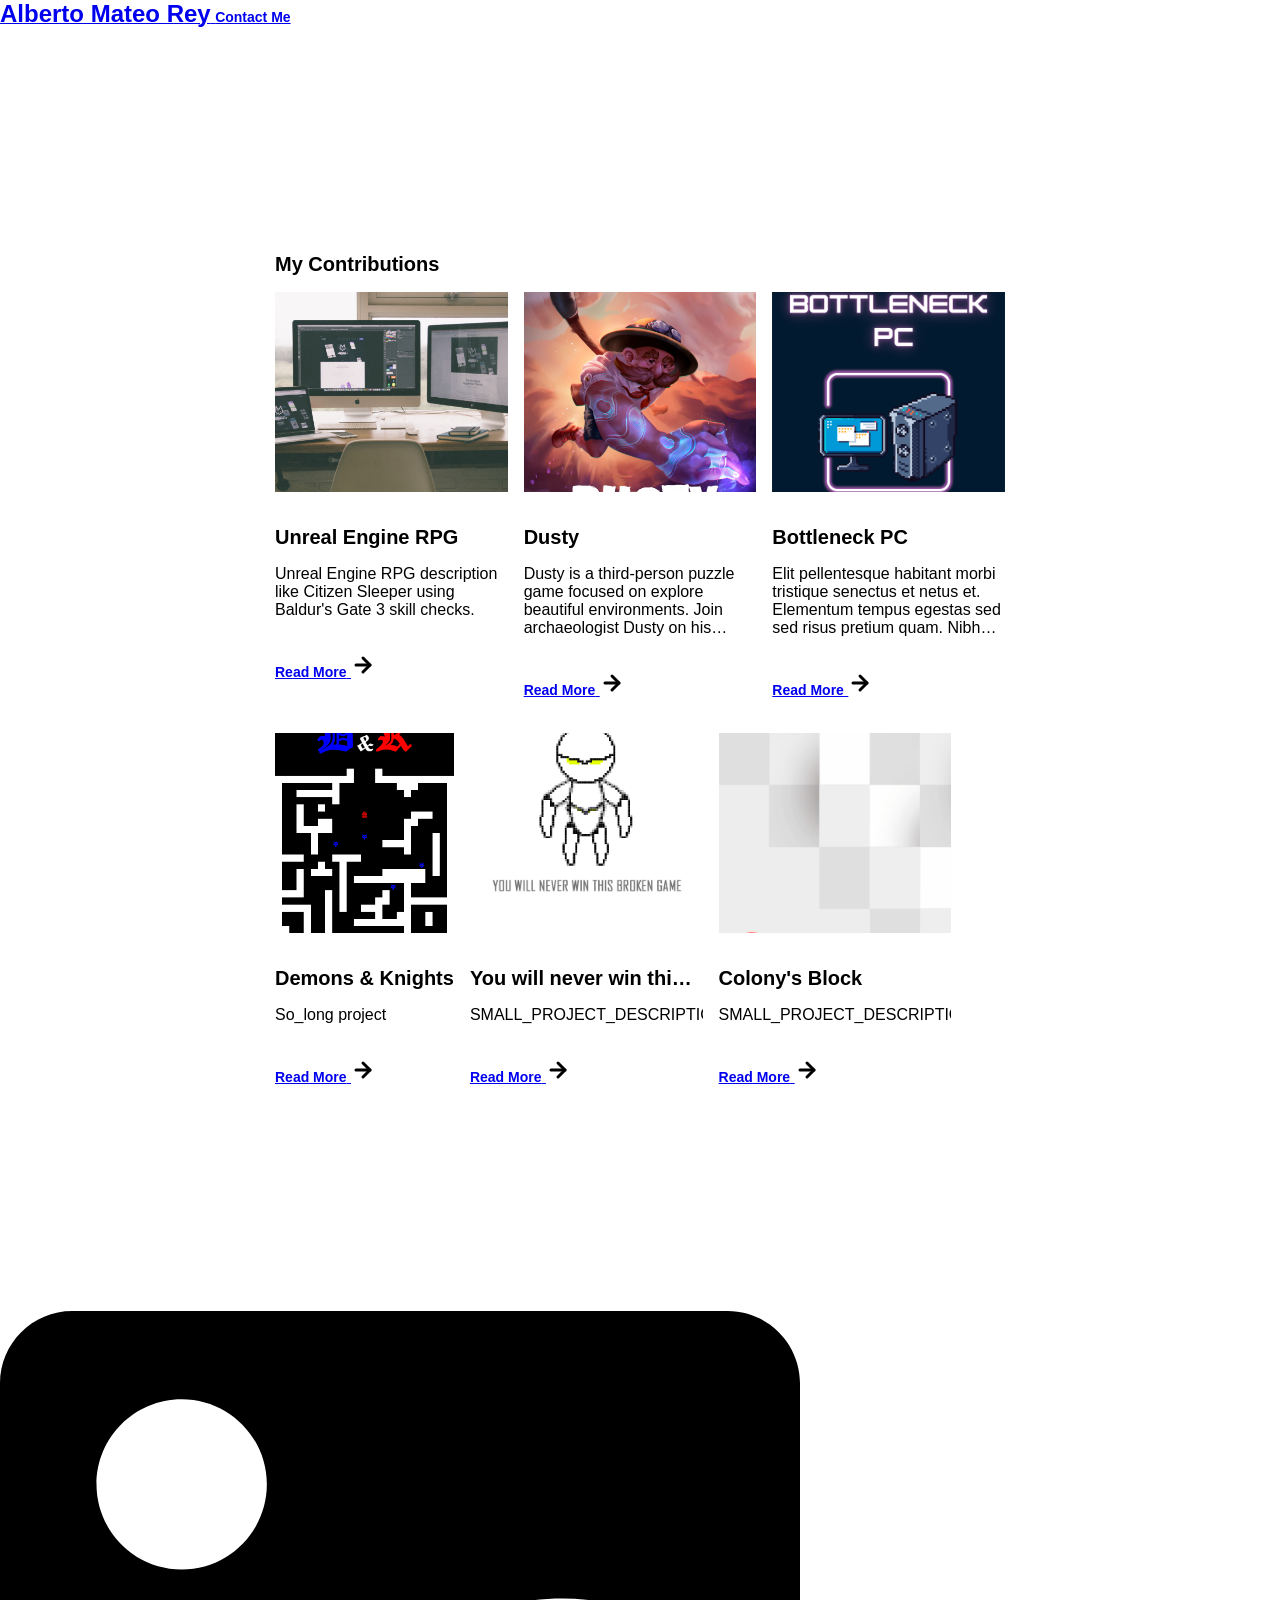
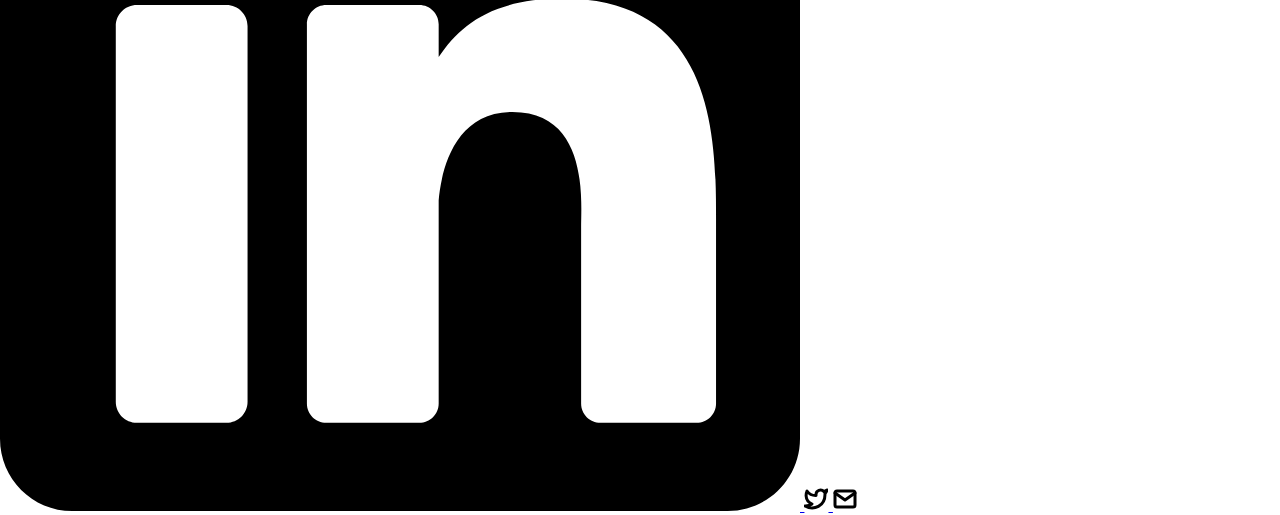
==== index.html @ 8698cefd "index & about-me" ====
<!DOCTYPE html>
<html lang="en">
	<head>
		<meta charset="utf-8">

    <!-- 
      TODO

      Upload your Unemployable (or whatever photo you like) to the assets/images folder
      and change the name of the image below to match the uploaded one

      Change the title in the <title> tag to whatever you would like the title of your portfolio to be

      This should be the same across all pages.
     -->
    <!-- <link rel="icon" href="./assets/images/1311.png" /> -->
		<title>albmarey's Portfolio</title>
    <meta name="description" content="A portfolio template for the Unemployables community.">
    <meta name="viewport" content="width=device-width, initial-scale=1" />

		<link rel="stylesheet" href="./css/layout.css">
    <link rel="stylesheet" href="./css/typography.css">
    <link rel="stylesheet" href="./css/utilities.css">

		<script defer src="./js/script.js"></script>
	</head>
	<body>
    <!-- NAVBAR -->
    <div class="navbar">
      <a class="nav-title-link" href="./project-pages/about-me.html">
        <!-- TODO - Change the "Portfolio Title" to whatever you want displayed in the top left -->
        <span class="nav-title">Alberto Mateo Rey</span>
         <!-- TODO - Change the email after 'mailto:' to your email address for contact -->
        <a class="button" href="mailto:alberto.mateo.rey@proton.me">
          <span class="button-text">Contact Me</span>
        </a>
      </a>
    </div>

    <!-- MAIN PAGE CONTENT -->
    <div id="main-content">

      <!-- PROJECTS / MY WORK SECTION -->
      <div id="my-work-section">
        <!-- TODO - Change the subheader-text to whatever you want the Projects section header to say -->
        <span class="subheader-text">My Contributions</span>

        <div class="projects-container">
          <!-- 
            TODO

            This is where the project cards live. Here's a base level project card for you to copy:
            <div class="project-card">
              <img src="./assets/images/IMAGE_NAME" class="project-image">
              <div class="project-card-text-container">
                <div class="subheader-text project-title">PROJECT_NAME</div>
                <div class="body-text project-card-text">SMALL_PROJECT_DESCRIPTION</div>
              </div>
              <a class="button" href="./project-pages/PROJECT_PAGE_NAME.html">
                <span class="button-text">Read More</span>
                <image src="./assets/icons/arrow-right.svg" class="right-arrow-icon"/>
              </a>
            </div>

            - To add a project to the this area, copy the above, paste it below this comment, and change the following:
                - IMAGE_NAME: the name of the image file in assets/images
                - PROJECT_NAME: the name of the project (keep it short, it only shows 1 line)
                - SMALL_PROJECT_DESCRIPTION: a quick project description (max 4 lines)
                - PROJECT_PAGE_NAME.html: the html filename for the project (must be in project-pages folder)
          -->
          <div class="project-card">
            <img src="./assets/images/desktop.jpeg" class="project-image">
            <div class="project-card-text-container">
              <div class="subheader-text project-title">Unreal Engine RPG</div>
              <div class="body-text project-card-text">Unreal Engine RPG description like Citizen Sleeper using Baldur's Gate 3 skill checks.</div>
            </div>
            <a class="button" href="./project-pages/project-template.html">
              <span class="button-text">Read More</span>
              <image src="./assets/icons/arrow-right.svg" class="right-arrow-icon"/>
            </a>
          </div>
          <div class="project-card">
            <img src="./assets/images/imge-Dusty/keyart_no_logos.png" class="project-image">
            <div class="project-card-text-container">
              <div class="subheader-text project-title">Dusty</div>
              <div class="body-text project-card-text">Dusty is a third-person puzzle game focused on explore beautiful environments. Join archaeologist Dusty on his search for a mysterious civilization. Explore equipped with your extensible cane and notebook to resolve the past, the ways of the civilization and his technology of light.</div>
            </div>
            <a class="button" href="./project-pages/project-template.html">
              <span class="button-text">Read More</span>
              <image src="./assets/icons/arrow-right.svg" class="right-arrow-icon"/>
            </a>
          </div>
          <div class="project-card">
            <img src="./assets/images/img-BottleneckPC/Keyart.png" class="project-image">
            <div class="project-card-text-container">
              <div class="subheader-text project-title">Bottleneck PC</div>
              <div class="body-text project-card-text">Elit pellentesque habitant morbi tristique senectus et netus et. Elementum tempus egestas sed sed risus pretium quam. Nibh ipsum consequat nisl vel pretium</div>
            </div>
            <a class="button" href="./project-pages/project-template.html">
              <span class="button-text">Read More</span>
              <image src="./assets/icons/arrow-right.svg" class="right-arrow-icon"/>
            </a>
          </div>
		  <div class="project-card">
              <img src="./assets/images/img-D&K/Demons&Knights-keyart.png" class="project-image">
              <div class="project-card-text-container">
                <div class="subheader-text project-title">Demons & Knights</div>
                <div class="body-text project-card-text">So_long project</div>
              </div>
              <a class="button" href="./project-pages/PROJECT_PAGE_NAME.html">
                <span class="button-text">Read More</span>
                <image src="./assets/icons/arrow-right.svg" class="right-arrow-icon"/>
              </a>
            </div>
			<div class="project-card">
              <img src="./assets/images/img-You_Will Never_Win_this Broken_Game/You-will-never-win-this-game-keyart.png" class="project-image">
              <div class="project-card-text-container">
                <div class="subheader-text project-title">You will never win this broken game</div>
                <div class="body-text project-card-text">SMALL_PROJECT_DESCRIPTION</div>
              </div>
              <a class="button" href="./project-pages/PROJECT_PAGE_NAME.html">
                <span class="button-text">Read More</span>
                <image src="./assets/icons/arrow-right.svg" class="right-arrow-icon"/>
              </a>
            </div>
			<div class="project-card">
              <img src="./assets/images/img-Colonys_Block/ColonysBlock-Keyart.png" class="project-image">
              <div class="project-card-text-container">
                <div class="subheader-text project-title">Colony's Block</div>
                <div class="body-text project-card-text">SMALL_PROJECT_DESCRIPTION</div>
              </div>
              <a class="button" href="./project-pages/PROJECT_PAGE_NAME.html">
                <span class="button-text">Read More</span>
                <image src="./assets/icons/arrow-right.svg" class="right-arrow-icon"/>
              </a>
            </div>
        </div>
      </div>
    </div>

    <!-- FOOTER -->
    <div id="footer">
      <!-- 
        TODO - Change href to your LinkedIn account (can also delete entire "a" element if no LinkedIn) 

        This should be the same across all pages.
      -->
      <a class="icon-link" target="_blank" href="https://www.linkedin.com/in/albmarey/">
        <image src="./assets/icons/linkedin-svgrepo-com.svg" class="footer-icon"/>
      </a>
      <!-- 
        TODO - Change href to your Twitter account (can also delete entire "a" element if no Twitter) 
      
        This should be the same across all pages.
      -->
      <a class="icon-link" target="_blank" href="https://x.com/albmarey">
        <image src="./assets/icons/twitter.svg" class="footer-icon"/>
      </a>
      <!-- 
        TODO - Change the email after "mailto" to your contact email 
      
        This should be the same across all pages.
      -->
      <a class="icon-link" href="mailto:alberto.mateo.rey@proton.me">
        <image src="./assets/icons/mail.svg" class="footer-icon"/>
      </a>
    </div>

	</body>
</html>
---- css/layout.css ----
* {
  box-sizing: border-box;
}

html {
  text-size-adjust: none;
  -webkit-text-size-adjust: none;
  -moz-text-size-adjust: none;
  -ms-text-size-adjust: none;
}

body {
  margin: 0;
  -webkit-font-smoothing: antialiased;
  -moz-osx-font-smoothing: grayscale;
}




/* Main Page Layout */

#main-content {
  margin: 225px 425px;
  display: flex;
  flex-direction: column;
  gap: 96px;
}




/* Portfolio Header */

#portfolio-header {
  display: flex;
  gap: 20px;
  align-items: center;
}

#portfolio-header-image-container {
  display: flex;
  flex-direction: column;
  gap: 10px;
  flex-basis: 50%;
}

.portfolio-header-image {
  width: 100%;
  height: auto;
}

#portfolio-header-text-container {
  display: flex;
  flex-direction: column;
  gap: 34px;
  flex-basis: 50%;
}




/* About Section */

#about-section {
  display: flex;
  flex-direction: column;
  gap: 16px;
}

.about-section-content {
  display: flex;
  flex-direction: column;
  gap: 34px;
}




/* Project Section */

#my-work-section {
  display: flex;
  flex-direction: column;
  gap: 16px;
}

.projects-container {
  display: flex;
  gap: 34px 16px;
  flex-wrap: wrap;
}

    /* Project Cards */

    .project-card {
      max-width: calc((100% - 32px) / 3);
      display: flex;
      flex-direction: column;
      gap: 34px;
    }

    .project-card-text-container {
      flex-direction: column;
      display: flex;
      gap: 16px
    }

    .project-image {
      width: 100%;
      height: 200px;
      object-fit: cover;
      object-position: center;
    }




/* Project Pages */

#project-header {
  display: flex;
  flex-direction: column;
  gap: 16px;
}

.project-header-image {
  width: 100%;
  height: auto;
}

#project-details {
  display: flex;
  flex-direction: column;
  gap: 16px;
}

.project-details-content {
  display: flex;
  flex-direction: column;
  gap: 34px;
}

    /* Project Gallery */

    #project-gallery {
      display: flex;
      flex-direction: column;
      gap: 16px;
    }

    .project-gallery-content {
      display: flex;
      flex-wrap: wrap;
      gap: 34px 16px;
    }

    .gallery-image-container {
      width: 100%;
      display: flex;
      flex-direction: column;
      gap: 10px;
    }

    .gallery-image-container.half-width {
      width: calc((100% - 16px) / 2);
    }

    .gallery-image {
      width: 100%;
      height: auto;
    }


/* Extra Extra large devices (large laptops and desktops, 1200px and below) */
@media only screen and (max-width: 1600px) {
  #main-content {
    margin: 225px 275px;
  }
}

/* Extra large devices (large laptops and desktops, 1200px and below) */
@media only screen and (max-width: 1200px) {
  #main-content {
    margin: 225px 175px;
  }
}

/* Large devices (laptops/desktops, 1000px and below) */
@media only screen and (max-width: 1000px) {
  #main-content {
    margin: 225px 75px;
  }
}

/* Small devices (portrait tablets and large phones, 800px and below) */
@media only screen and (max-width: 800px) {
  #main-content {
    margin: 150px 50px;
  }

  #portfolio-header {
    flex-direction: column;
  }

  .project-card {
    max-width: calc((100% - 16px) / 2);
  }
}

/* Small devices (portrait tablets and large phones, 600px and below) */
@media only screen and (max-width: 600px) {
  #main-content {
    margin: 125px 20px;
  }

  .project-card {
    max-width: 100%;
  }
}
---- css/typography.css ----
body {
  font-family: "Helvetica Neue", Helvetica, Arial, sans-serif;
}

.nav-title {
  font-weight: 700;
  font-size: 24px;
}

.button-text {
  font-size: 14px;
  font-weight: 700;
}

.image-caption {
  font-size: 14px;
  font-weight: 500;
}

.main-title {
  font-size: 40px;
  font-weight: 700;
}

.subheader-text {
  font-size: 20px;
  font-weight: 700;
}

.body-text {
  font-size: 16px;
  font-weight: 500;
}

.project-card-text {
  overflow: hidden;
  text-overflow: ellipsis;
  display: -webkit-box;
  -webkit-line-clamp: 4;
  -webkit-box-orient: vertical;
}

.project-title {
  overflow: hidden;
  text-overflow: ellipsis;
  display: -webkit-box;
  -webkit-line-clamp: 1;
  -webkit-box-orient: vertical;
}
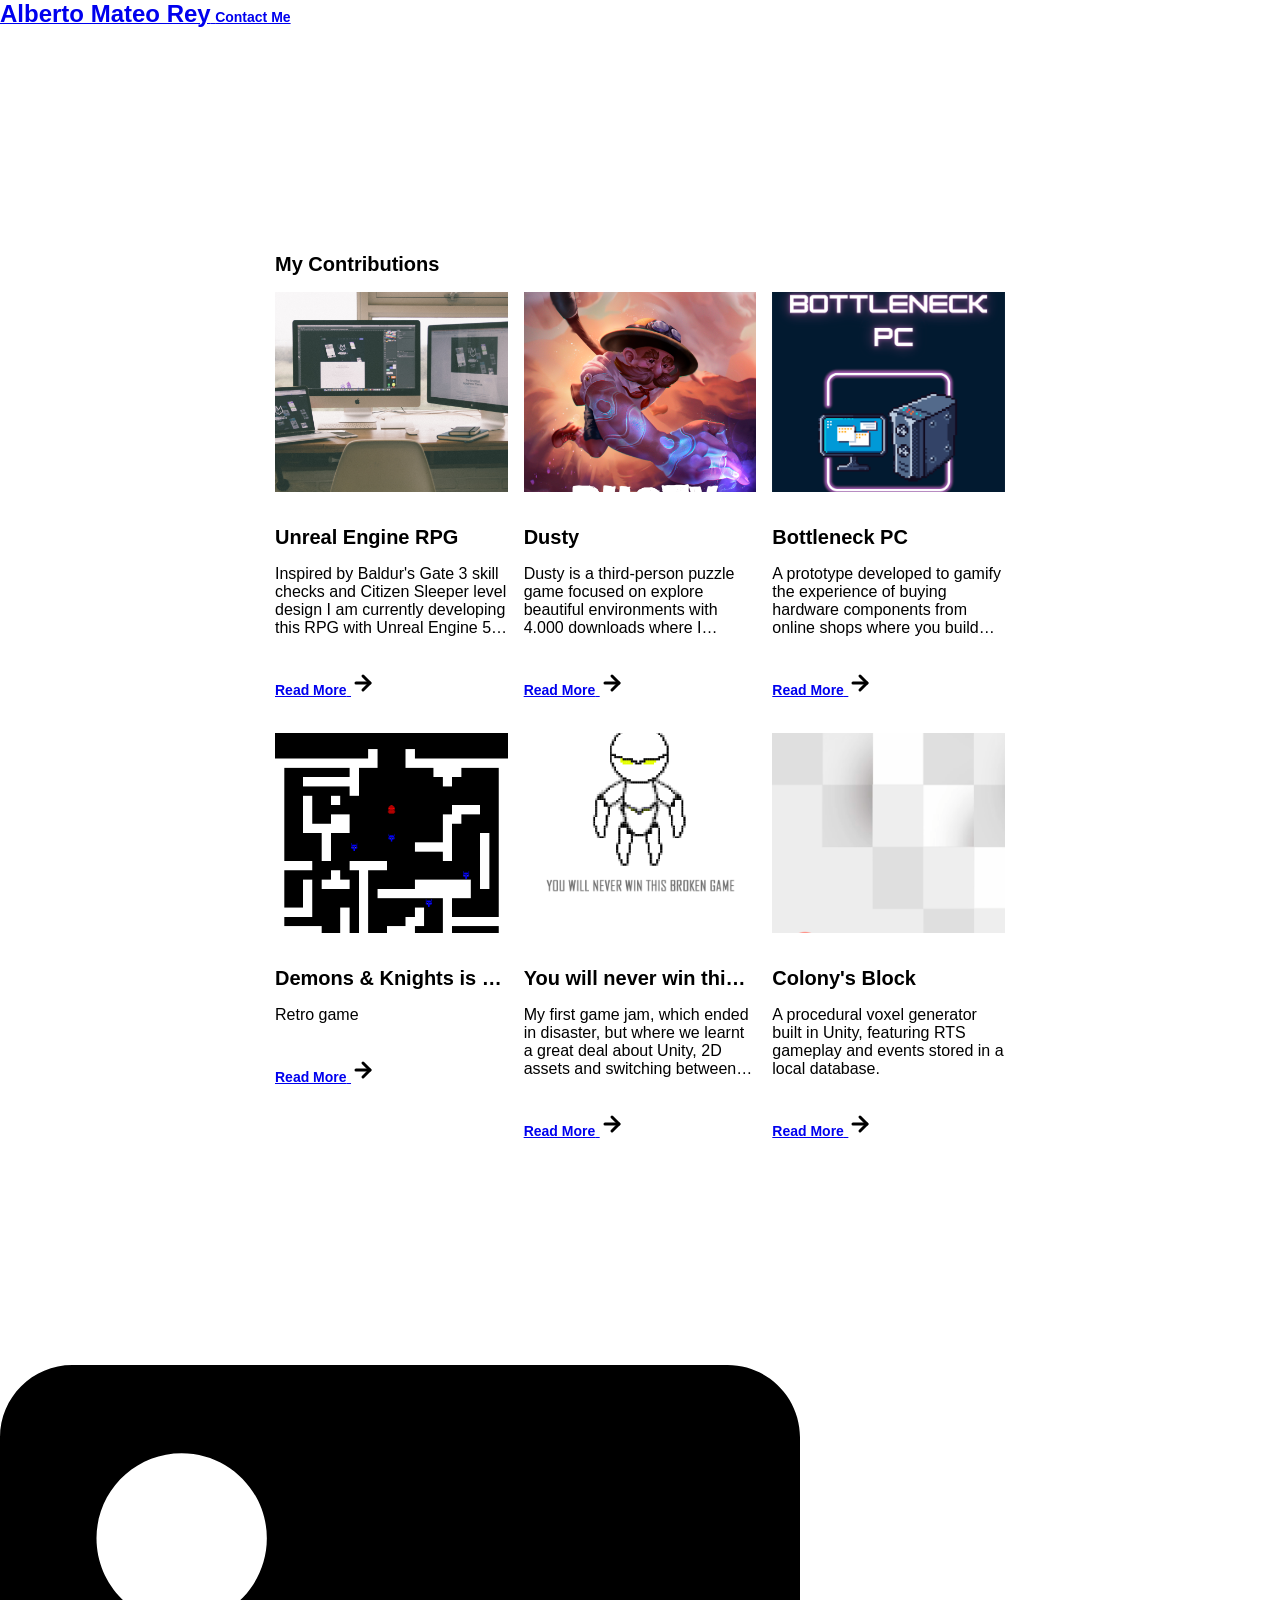
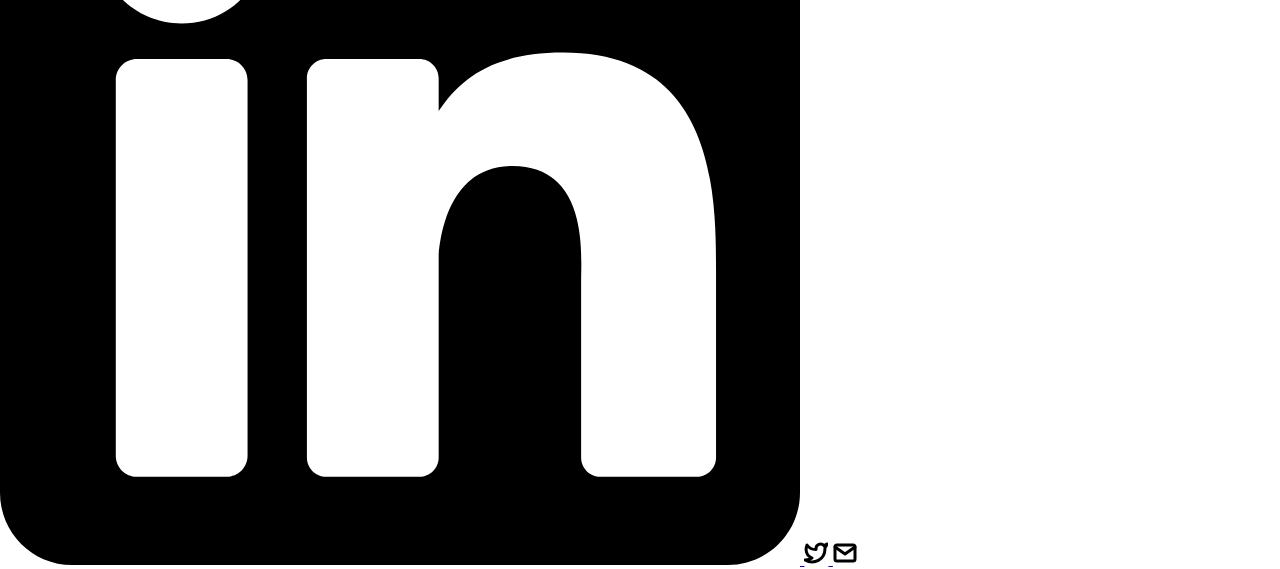
==== commit 3efb52ac: "index" ====
--- a/index.html
+++ b/index.html
@@ -68,66 +68,77 @@
                 - SMALL_PROJECT_DESCRIPTION: a quick project description (max 4 lines)
                 - PROJECT_PAGE_NAME.html: the html filename for the project (must be in project-pages folder)
           -->
+		  <!-- UNREAL ENGINE RPG -->
           <div class="project-card">
             <img src="./assets/images/desktop.jpeg" class="project-image">
             <div class="project-card-text-container">
               <div class="subheader-text project-title">Unreal Engine RPG</div>
-              <div class="body-text project-card-text">Unreal Engine RPG description like Citizen Sleeper using Baldur's Gate 3 skill checks.</div>
+              <div class="body-text project-card-text">Inspired by Baldur's Gate 3 skill checks and Citizen Sleeper level design I am currently developing this RPG with Unreal Engine 5.8 about a criminal gang on a fantasy city.</div>
             </div>
             <a class="button" href="./project-pages/project-template.html">
               <span class="button-text">Read More</span>
               <image src="./assets/icons/arrow-right.svg" class="right-arrow-icon"/>
             </a>
           </div>
+
+		  <!-- DUSTY -->
           <div class="project-card">
             <img src="./assets/images/imge-Dusty/keyart_no_logos.png" class="project-image">
             <div class="project-card-text-container">
               <div class="subheader-text project-title">Dusty</div>
-              <div class="body-text project-card-text">Dusty is a third-person puzzle game focused on explore beautiful environments. Join archaeologist Dusty on his search for a mysterious civilization. Explore equipped with your extensible cane and notebook to resolve the past, the ways of the civilization and his technology of light.</div>
+              <div class="body-text project-card-text">Dusty is a third-person puzzle game focused on explore beautiful environments with 4.000 downloads where I worked on multiple roles, but mainly as game designer.</div>
             </div>
             <a class="button" href="./project-pages/project-template.html">
               <span class="button-text">Read More</span>
               <image src="./assets/icons/arrow-right.svg" class="right-arrow-icon"/>
             </a>
           </div>
+
+		  <!-- BOTTLENECK PC -->
           <div class="project-card">
             <img src="./assets/images/img-BottleneckPC/Keyart.png" class="project-image">
             <div class="project-card-text-container">
               <div class="subheader-text project-title">Bottleneck PC</div>
-              <div class="body-text project-card-text">Elit pellentesque habitant morbi tristique senectus et netus et. Elementum tempus egestas sed sed risus pretium quam. Nibh ipsum consequat nisl vel pretium</div>
+              <div class="body-text project-card-text">A prototype developed to gamify the experience of buying hardware components from online shops where you build your own PC. </div>
             </div>
             <a class="button" href="./project-pages/project-template.html">
               <span class="button-text">Read More</span>
               <image src="./assets/icons/arrow-right.svg" class="right-arrow-icon"/>
             </a>
           </div>
+
+		  <!-- DEMONS & KNIGT -->
 		  <div class="project-card">
               <img src="./assets/images/img-D&K/Demons&Knights-keyart.png" class="project-image">
               <div class="project-card-text-container">
-                <div class="subheader-text project-title">Demons & Knights</div>
-                <div class="body-text project-card-text">So_long project</div>
+                <div class="subheader-text project-title">Demons & Knights is a retro game I made using a custom library in C, where I generate the map and place the images, collisions and enemies pixel by pixel.</div>
+                <div class="body-text project-card-text">Retro game </div>
               </div>
               <a class="button" href="./project-pages/PROJECT_PAGE_NAME.html">
                 <span class="button-text">Read More</span>
                 <image src="./assets/icons/arrow-right.svg" class="right-arrow-icon"/>
               </a>
             </div>
+
+			<!-- YOU WILL NEVER WIN THIS GAME KEYART -->
 			<div class="project-card">
               <img src="./assets/images/img-You_Will Never_Win_this Broken_Game/You-will-never-win-this-game-keyart.png" class="project-image">
               <div class="project-card-text-container">
                 <div class="subheader-text project-title">You will never win this broken game</div>
-                <div class="body-text project-card-text">SMALL_PROJECT_DESCRIPTION</div>
+                <div class="body-text project-card-text">My first game jam, which ended in disaster, but where we learnt a great deal about Unity, 2D assets and switching between versions of a game engine.</div>
               </div>
               <a class="button" href="./project-pages/PROJECT_PAGE_NAME.html">
                 <span class="button-text">Read More</span>
                 <image src="./assets/icons/arrow-right.svg" class="right-arrow-icon"/>
               </a>
             </div>
+
+			<!-- COLONY'S BLOCK -->
 			<div class="project-card">
               <img src="./assets/images/img-Colonys_Block/ColonysBlock-Keyart.png" class="project-image">
               <div class="project-card-text-container">
                 <div class="subheader-text project-title">Colony's Block</div>
-                <div class="body-text project-card-text">SMALL_PROJECT_DESCRIPTION</div>
+                <div class="body-text project-card-text">A procedural voxel generator built in Unity, featuring RTS gameplay and events stored in a local database.</div>
               </div>
               <a class="button" href="./project-pages/PROJECT_PAGE_NAME.html">
                 <span class="button-text">Read More</span>
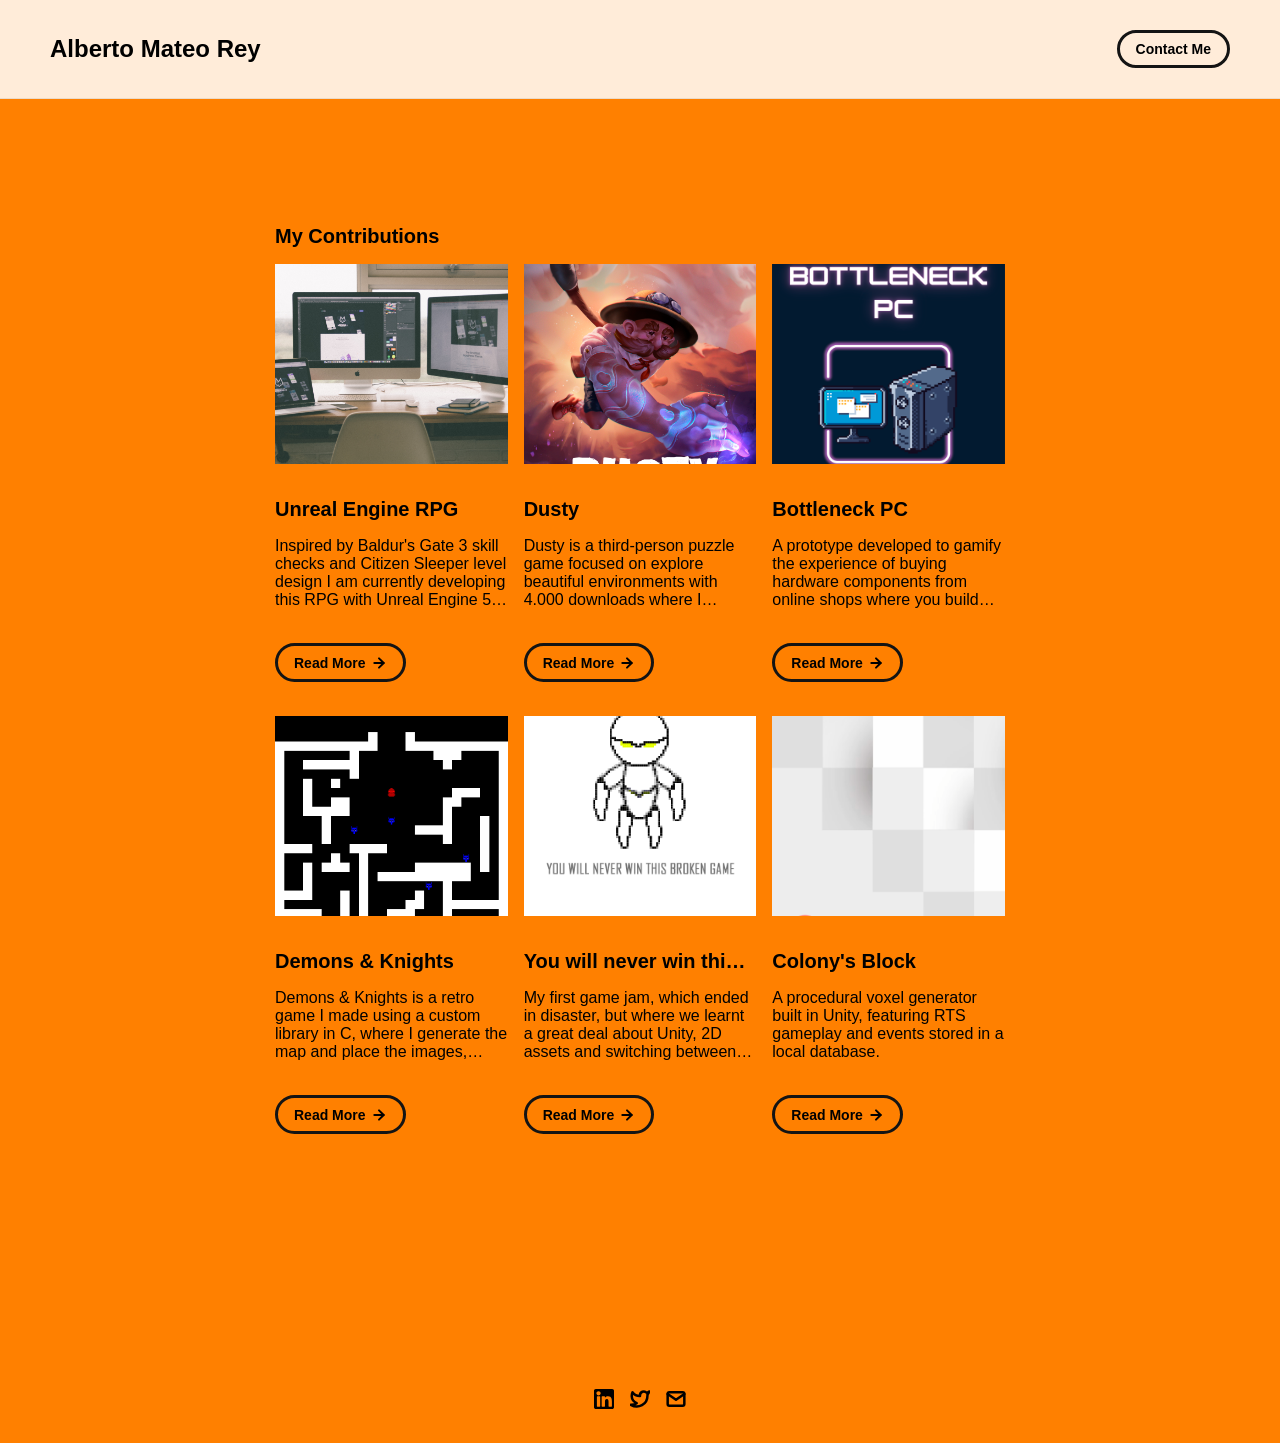
==== commit 456281b4: "style" ====
--- a/index.html
+++ b/index.html
@@ -75,7 +75,7 @@
               <div class="subheader-text project-title">Unreal Engine RPG</div>
               <div class="body-text project-card-text">Inspired by Baldur's Gate 3 skill checks and Citizen Sleeper level design I am currently developing this RPG with Unreal Engine 5.8 about a criminal gang on a fantasy city.</div>
             </div>
-            <a class="button" href="./project-pages/project-template.html">
+            <a class="button" href="./project-pages/project-unreal-rpg.html">
               <span class="button-text">Read More</span>
               <image src="./assets/icons/arrow-right.svg" class="right-arrow-icon"/>
             </a>
@@ -88,7 +88,7 @@
               <div class="subheader-text project-title">Dusty</div>
               <div class="body-text project-card-text">Dusty is a third-person puzzle game focused on explore beautiful environments with 4.000 downloads where I worked on multiple roles, but mainly as game designer.</div>
             </div>
-            <a class="button" href="./project-pages/project-template.html">
+            <a class="button" href="./project-pages/project-dusty.html">
               <span class="button-text">Read More</span>
               <image src="./assets/icons/arrow-right.svg" class="right-arrow-icon"/>
             </a>
@@ -101,7 +101,7 @@
               <div class="subheader-text project-title">Bottleneck PC</div>
               <div class="body-text project-card-text">A prototype developed to gamify the experience of buying hardware components from online shops where you build your own PC. </div>
             </div>
-            <a class="button" href="./project-pages/project-template.html">
+            <a class="button" href="./project-pages/project-bottleneck-PC.html">
               <span class="button-text">Read More</span>
               <image src="./assets/icons/arrow-right.svg" class="right-arrow-icon"/>
             </a>
@@ -111,10 +111,10 @@
 		  <div class="project-card">
               <img src="./assets/images/img-D&K/Demons&Knights-keyart.png" class="project-image">
               <div class="project-card-text-container">
-                <div class="subheader-text project-title">Demons & Knights is a retro game I made using a custom library in C, where I generate the map and place the images, collisions and enemies pixel by pixel.</div>
-                <div class="body-text project-card-text">Retro game </div>
+                <div class="subheader-text project-title">Demons & Knights</div>
+                <div class="body-text project-card-text">Demons & Knights is a retro game I made using a custom library in C, where I generate the map and place the images, collisions and enemies pixel by pixel.</div>
               </div>
-              <a class="button" href="./project-pages/PROJECT_PAGE_NAME.html">
+              <a class="button" href="./project-pages/project-demons&knights.html">
                 <span class="button-text">Read More</span>
                 <image src="./assets/icons/arrow-right.svg" class="right-arrow-icon"/>
               </a>
@@ -127,7 +127,7 @@
                 <div class="subheader-text project-title">You will never win this broken game</div>
                 <div class="body-text project-card-text">My first game jam, which ended in disaster, but where we learnt a great deal about Unity, 2D assets and switching between versions of a game engine.</div>
               </div>
-              <a class="button" href="./project-pages/PROJECT_PAGE_NAME.html">
+              <a class="button" href="./project-pages/project-marvin.html">
                 <span class="button-text">Read More</span>
                 <image src="./assets/icons/arrow-right.svg" class="right-arrow-icon"/>
               </a>
@@ -140,7 +140,7 @@
                 <div class="subheader-text project-title">Colony's Block</div>
                 <div class="body-text project-card-text">A procedural voxel generator built in Unity, featuring RTS gameplay and events stored in a local database.</div>
               </div>
-              <a class="button" href="./project-pages/PROJECT_PAGE_NAME.html">
+              <a class="button" href="./project-pages/project-colonys-block.html">
                 <span class="button-text">Read More</span>
                 <image src="./assets/icons/arrow-right.svg" class="right-arrow-icon"/>
               </a>
--- a/css/layout.css
+++ b/css/layout.css
@@ -13,6 +13,7 @@
   margin: 0;
   -webkit-font-smoothing: antialiased;
   -moz-osx-font-smoothing: grayscale;
+  background-color: hwb(30 0% 0%);
 }
 
 
--- a/css/utilities.css
+++ b/css/utilities.css
@@ -0,0 +1,113 @@
+
+/* Icons */
+
+.right-arrow-icon {
+  width: 16px;
+  height: 16px;
+  margin-top: 1px;
+}
+
+.footer-icon {
+  width: 20px;
+  height: 20px;
+}
+
+a.icon-link {
+  transition: transform 200ms ease-in-out;
+}
+
+a.icon-link:hover {
+  cursor: pointer;
+  stroke-width: 5;
+  margin: 0;
+  transform: rotate(15deg);
+}
+
+
+/* Navbar Styling */
+
+.navbar {
+  width: 100%;
+  padding: 30px 50px;
+  display: flex;
+  justify-content: space-between;
+  align-items: center;
+  position: fixed;
+  top: 0;
+  left: 0;
+
+  /*Background properties*/
+  background-color: rgba(255, 255, 255, 0.85);
+  backdrop-filter: blur(12px);
+  -webkit-backdrop-filter: blur(12px);
+  border-bottom: 1px solid rgba(0, 0, 0, 0.08);
+  z-index: 1000;
+}
+
+.nav-title-link {
+  color: black;
+  text-decoration: none;
+}
+
+.nav-title-link:hover {
+  text-decoration: underline;
+}
+
+/* Small devices (portrait tablets and large phones, 800px and below) */
+@media only screen and (max-width: 800px) {
+  .navbar {
+    padding: 20px 20px;
+    background-color: white
+  }
+}
+
+
+/* Button Styling */
+
+a.button {
+  padding: 8px 16px;
+  border: 3px solid #141414;
+  border-radius: 50px;
+  color: black;
+  text-decoration: none;
+  width: fit-content;
+  display: flex;
+  gap: 5px;
+  align-items: center;
+}
+
+a.button:hover {
+  text-decoration: underline;
+  text-decoration-thickness: 2px;
+  cursor: pointer;
+}
+
+
+/* Footer Styling */
+
+#footer {
+  width: 100%;
+  display: flex;
+  padding: 30px 50px;
+  justify-content: center;
+  align-items: center;
+  gap: 16px;
+}
+
+/* Link Styling */
+a.no-underline {
+  text-decoration: none;
+  color: black
+}
+
+a.no-underline:hover {
+  text-decoration: underline;
+  cursor: pointer;
+}
+
+/* Small devices (portrait tablets and large phones, 800px and below) */
+@media only screen and (max-width: 800px) {
+  #footer {
+    padding: 20px 20px;
+  }
+}
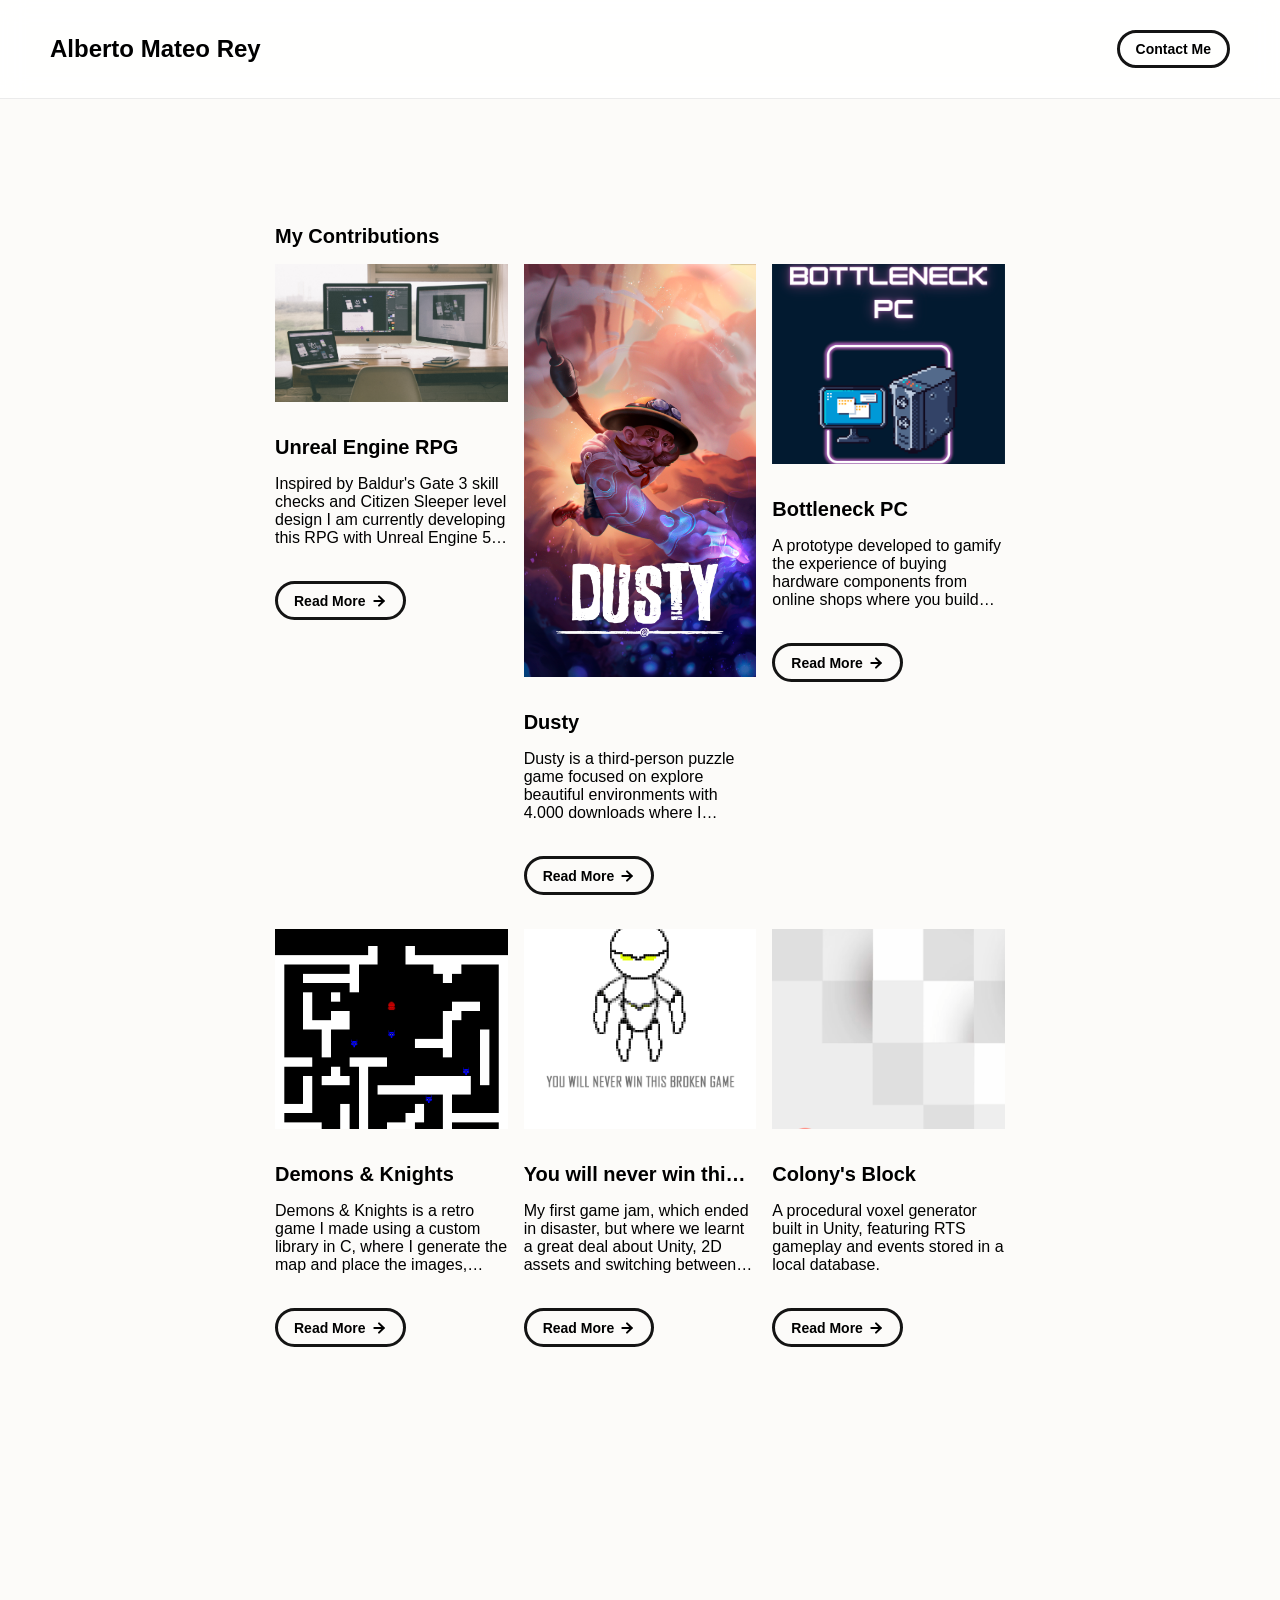
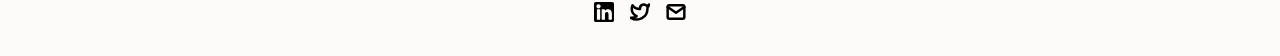
==== commit 6a96f8f9: "project-image" ====
--- a/index.html
+++ b/index.html
@@ -70,20 +70,20 @@
           -->
 		  <!-- UNREAL ENGINE RPG -->
           <div class="project-card">
-            <img src="./assets/images/desktop.jpeg" class="project-image">
+            <img src="./assets/images/desktop.jpeg" class="gallery-image-container"> <!--project-image-->
             <div class="project-card-text-container">
-              <div class="subheader-text project-title">Unreal Engine RPG</div>
-              <div class="body-text project-card-text">Inspired by Baldur's Gate 3 skill checks and Citizen Sleeper level design I am currently developing this RPG with Unreal Engine 5.8 about a criminal gang on a fantasy city.</div>
+            	<div class="subheader-text project-title">Unreal Engine RPG</div>
+            	<div class="body-text project-card-text">Inspired by Baldur's Gate 3 skill checks and Citizen Sleeper level design I am currently developing this RPG with Unreal Engine 5.8 about a criminal gang on a fantasy city.</div>
             </div>
             <a class="button" href="./project-pages/project-unreal-rpg.html">
-              <span class="button-text">Read More</span>
-              <image src="./assets/icons/arrow-right.svg" class="right-arrow-icon"/>
+            	<span class="button-text">Read More</span>
+            	<image src="./assets/icons/arrow-right.svg" class="right-arrow-icon"/>
             </a>
           </div>
 
 		  <!-- DUSTY -->
           <div class="project-card">
-            <img src="./assets/images/imge-Dusty/keyart_no_logos.png" class="project-image">
+            <img src="./assets/images/imge-Dusty/keyart_no_logos.png" class="gallery-image-container">
             <div class="project-card-text-container">
               <div class="subheader-text project-title">Dusty</div>
               <div class="body-text project-card-text">Dusty is a third-person puzzle game focused on explore beautiful environments with 4.000 downloads where I worked on multiple roles, but mainly as game designer.</div>
--- a/css/layout.css
+++ b/css/layout.css
@@ -13,7 +13,7 @@
   margin: 0;
   -webkit-font-smoothing: antialiased;
   -moz-osx-font-smoothing: grayscale;
-  background-color: hwb(30 0% 0%);
+  background-color: #fcfbf9;
 }
 
 
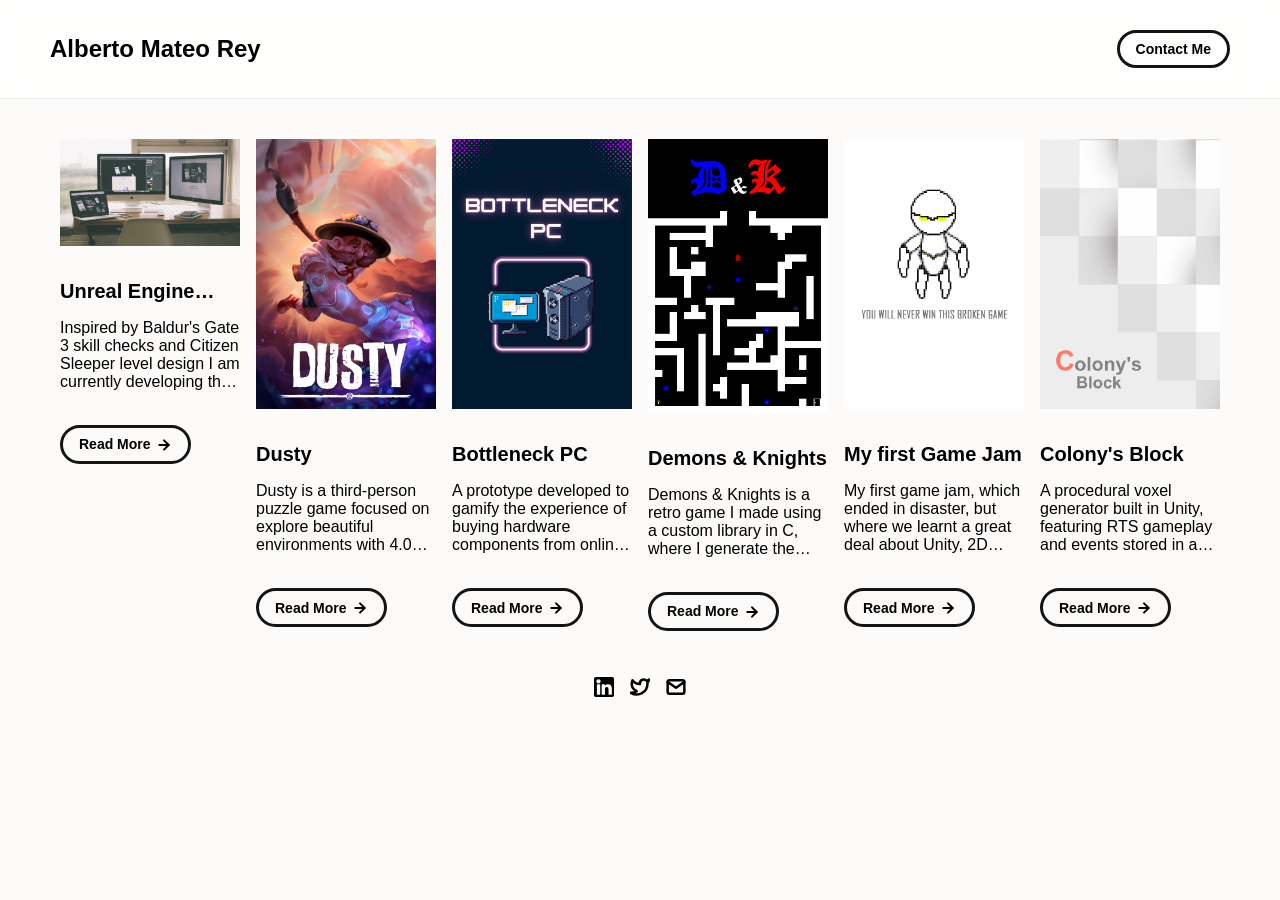
==== commit 785be819: "one row" ====
--- a/index.html
+++ b/index.html
@@ -38,13 +38,10 @@
     </div>
 
     <!-- MAIN PAGE CONTENT -->
-    <div id="main-content">
+    <div id="index-content">
 
       <!-- PROJECTS / MY WORK SECTION -->
       <div id="my-work-section">
-        <!-- TODO - Change the subheader-text to whatever you want the Projects section header to say -->
-        <span class="subheader-text">My Contributions</span>
-
         <div class="projects-container">
           <!-- 
             TODO
@@ -83,7 +80,7 @@
 
 		  <!-- DUSTY -->
           <div class="project-card">
-            <img src="./assets/images/imge-Dusty/keyart_no_logos.png" class="gallery-image-container">
+            <img src="./assets/images/imge-Dusty/keyart-dusty-600x900.png" class="gallery-image-container">
             <div class="project-card-text-container">
               <div class="subheader-text project-title">Dusty</div>
               <div class="body-text project-card-text">Dusty is a third-person puzzle game focused on explore beautiful environments with 4.000 downloads where I worked on multiple roles, but mainly as game designer.</div>
@@ -96,7 +93,7 @@
 
 		  <!-- BOTTLENECK PC -->
           <div class="project-card">
-            <img src="./assets/images/img-BottleneckPC/Keyart.png" class="project-image">
+            <img src="./assets/images/img-BottleneckPC/Keyart.png" class="gallery-image-container">
             <div class="project-card-text-container">
               <div class="subheader-text project-title">Bottleneck PC</div>
               <div class="body-text project-card-text">A prototype developed to gamify the experience of buying hardware components from online shops where you build your own PC. </div>
@@ -109,7 +106,7 @@
 
 		  <!-- DEMONS & KNIGT -->
 		  <div class="project-card">
-              <img src="./assets/images/img-D&K/Demons&Knights-keyart.png" class="project-image">
+              <img src="./assets/images/img-D&K/Demons&Knights-keyart.png" class="gallery-image-container">
               <div class="project-card-text-container">
                 <div class="subheader-text project-title">Demons & Knights</div>
                 <div class="body-text project-card-text">Demons & Knights is a retro game I made using a custom library in C, where I generate the map and place the images, collisions and enemies pixel by pixel.</div>
@@ -122,9 +119,9 @@
 
 			<!-- YOU WILL NEVER WIN THIS GAME KEYART -->
 			<div class="project-card">
-              <img src="./assets/images/img-You_Will Never_Win_this Broken_Game/You-will-never-win-this-game-keyart.png" class="project-image">
+              <img src="./assets/images/img-You_Will Never_Win_this Broken_Game/You-will-never-win-this-game-keyart.png" class="gallery-image-container">
               <div class="project-card-text-container">
-                <div class="subheader-text project-title">You will never win this broken game</div>
+                <div class="subheader-text project-title">My first Game Jam</div>
                 <div class="body-text project-card-text">My first game jam, which ended in disaster, but where we learnt a great deal about Unity, 2D assets and switching between versions of a game engine.</div>
               </div>
               <a class="button" href="./project-pages/project-marvin.html">
@@ -135,7 +132,7 @@
 
 			<!-- COLONY'S BLOCK -->
 			<div class="project-card">
-              <img src="./assets/images/img-Colonys_Block/ColonysBlock-Keyart.png" class="project-image">
+              <img src="./assets/images/img-Colonys_Block/ColonysBlock-Keyart.png" class="gallery-image-container">
               <div class="project-card-text-container">
                 <div class="subheader-text project-title">Colony's Block</div>
                 <div class="body-text project-card-text">A procedural voxel generator built in Unity, featuring RTS gameplay and events stored in a local database.</div>
--- a/css/layout.css
+++ b/css/layout.css
@@ -28,6 +28,13 @@
   gap: 96px;
 }
 
+#index-content {
+  margin: 40px 60px 0px 60px;
+  display: flex;
+  flex-direction: column;
+  gap: 96px;
+}
+
 
 
 
@@ -88,17 +95,26 @@
 
 .projects-container {
   display: flex;
-  gap: 34px 16px;
-  flex-wrap: wrap;
+  gap: 16px;
+  flex-wrap: nowrap;
+  overflow-x: auto; /* Permite desplazamiento horizontal */
+  padding-bottom: 16px;
 }
 
     /* Project Cards */
 
     .project-card {
+		/*
       max-width: calc((100% - 32px) / 3);
       display: flex;
       flex-direction: column;
       gap: 34px;
+	  */
+  max-width: calc((100% - 80px) / 6);
+  flex: 1 1 calc((100% - 80px) / 6); /* Hace que las 6 tarjetas se repartan el espacio equitativamente */
+  display: flex;
+  flex-direction: column;
+  gap: 34px;
     }
 
     .project-card-text-container {
--- a/css/utilities.css
+++ b/css/utilities.css
@@ -32,7 +32,7 @@
   display: flex;
   justify-content: space-between;
   align-items: center;
-  position: fixed;
+  position: relative; /*fixed*/
   top: 0;
   left: 0;
 
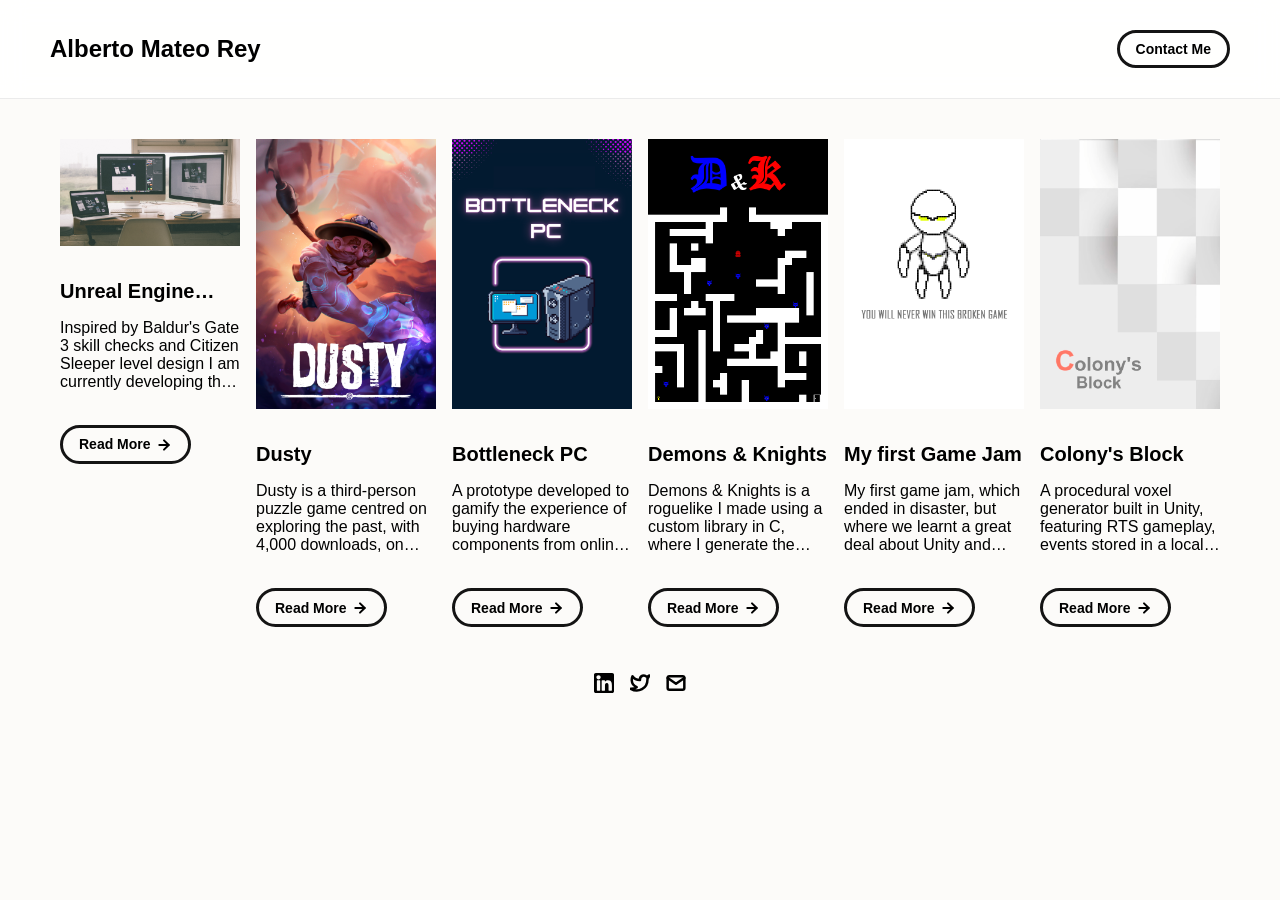
==== commit 6bb5c8b0: "Project-pages" ====
--- a/index.html
+++ b/index.html
@@ -83,7 +83,7 @@
             <img src="./assets/images/imge-Dusty/keyart-dusty-600x900.png" class="gallery-image-container">
             <div class="project-card-text-container">
               <div class="subheader-text project-title">Dusty</div>
-              <div class="body-text project-card-text">Dusty is a third-person puzzle game focused on explore beautiful environments with 4.000 downloads where I worked on multiple roles, but mainly as game designer.</div>
+              <div class="body-text project-card-text">Dusty is a third-person puzzle game centred on exploring the past, with 4,000 downloads, on which I worked primarily as a game designer.</div>
             </div>
             <a class="button" href="./project-pages/project-dusty.html">
               <span class="button-text">Read More</span>
@@ -109,7 +109,7 @@
               <img src="./assets/images/img-D&K/Demons&Knights-keyart.png" class="gallery-image-container">
               <div class="project-card-text-container">
                 <div class="subheader-text project-title">Demons & Knights</div>
-                <div class="body-text project-card-text">Demons & Knights is a retro game I made using a custom library in C, where I generate the map and place the images, collisions and enemies pixel by pixel.</div>
+                <div class="body-text project-card-text">Demons & Knights is a roguelike I made using a custom library in C, where I generate the map and place the images, collisions and enemies pixel by pixel.</div>
               </div>
               <a class="button" href="./project-pages/project-demons&knights.html">
                 <span class="button-text">Read More</span>
@@ -122,7 +122,7 @@
               <img src="./assets/images/img-You_Will Never_Win_this Broken_Game/You-will-never-win-this-game-keyart.png" class="gallery-image-container">
               <div class="project-card-text-container">
                 <div class="subheader-text project-title">My first Game Jam</div>
-                <div class="body-text project-card-text">My first game jam, which ended in disaster, but where we learnt a great deal about Unity, 2D assets and switching between versions of a game engine.</div>
+                <div class="body-text project-card-text">My first game jam, which ended in disaster, but where we learnt a great deal about Unity and switching between versions of a game engine.</div>
               </div>
               <a class="button" href="./project-pages/project-marvin.html">
                 <span class="button-text">Read More</span>
@@ -135,7 +135,7 @@
               <img src="./assets/images/img-Colonys_Block/ColonysBlock-Keyart.png" class="gallery-image-container">
               <div class="project-card-text-container">
                 <div class="subheader-text project-title">Colony's Block</div>
-                <div class="body-text project-card-text">A procedural voxel generator built in Unity, featuring RTS gameplay and events stored in a local database.</div>
+                <div class="body-text project-card-text">A procedural voxel generator built in Unity, featuring RTS gameplay, events stored in a local database, resouces system and day-night cycle.</div>
               </div>
               <a class="button" href="./project-pages/project-colonys-block.html">
                 <span class="button-text">Read More</span>
--- a/css/layout.css
+++ b/css/layout.css
@@ -188,6 +188,13 @@
       height: auto;
     }
 
+/* Video Container*/
+.video-container {
+  display: flex;
+  justify-content: center; /* Centra horizontalmente */
+  width: 100%;
+}
+
 
 /* Extra Extra large devices (large laptops and desktops, 1200px and below) */
 @media only screen and (max-width: 1600px) {
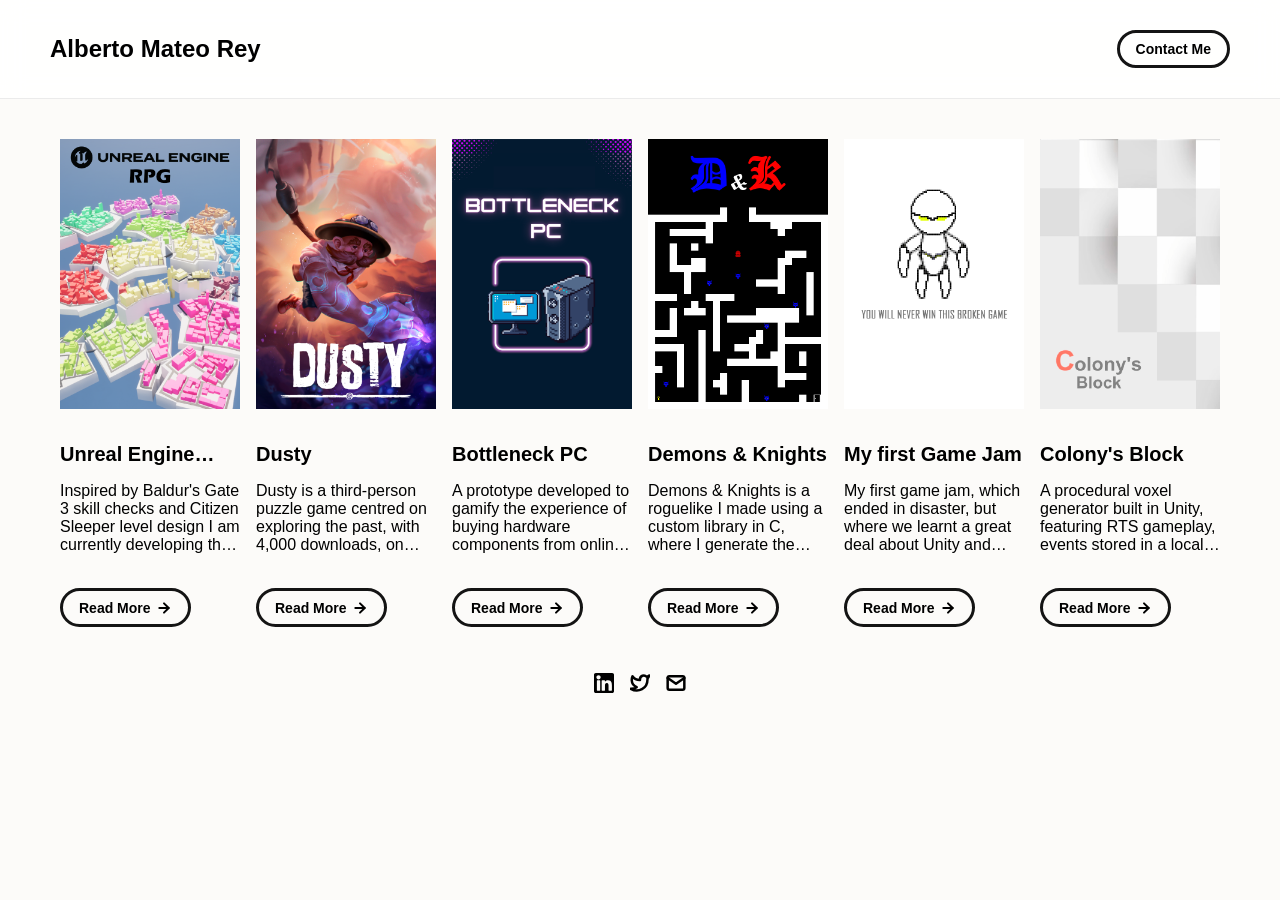
==== commit d3096687: "unreal engine rpg" ====
--- a/index.html
+++ b/index.html
@@ -67,10 +67,10 @@
           -->
 		  <!-- UNREAL ENGINE RPG -->
           <div class="project-card">
-            <img src="./assets/images/desktop.jpeg" class="gallery-image-container"> <!--project-image-->
+            <img src="./assets/images/img-unreal-rpg/unreal-rpg-keyart.png" class="gallery-image-container"> <!--project-image-->
             <div class="project-card-text-container">
             	<div class="subheader-text project-title">Unreal Engine RPG</div>
-            	<div class="body-text project-card-text">Inspired by Baldur's Gate 3 skill checks and Citizen Sleeper level design I am currently developing this RPG with Unreal Engine 5.8 about a criminal gang on a fantasy city.</div>
+            	<div class="body-text project-card-text">Inspired by Baldur's Gate 3 skill checks and Citizen Sleeper level design I am currently developing this RPG with Unreal Engine 5.8.</div>
             </div>
             <a class="button" href="./project-pages/project-unreal-rpg.html">
             	<span class="button-text">Read More</span>
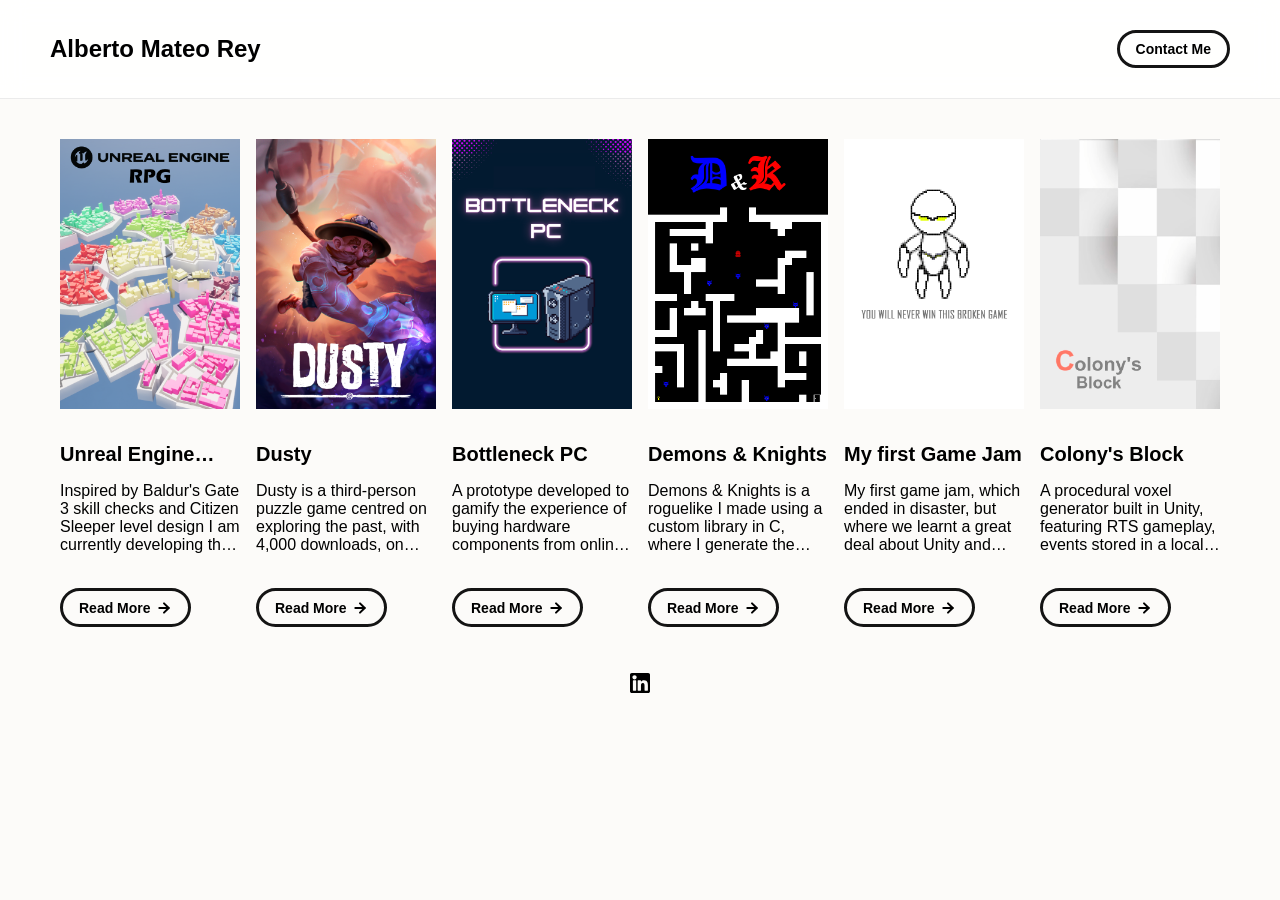
==== commit 75ebe429: "cv" ====
--- a/index.html
+++ b/index.html
@@ -31,7 +31,7 @@
         <!-- TODO - Change the "Portfolio Title" to whatever you want displayed in the top left -->
         <span class="nav-title">Alberto Mateo Rey</span>
          <!-- TODO - Change the email after 'mailto:' to your email address for contact -->
-        <a class="button" href="mailto:alberto.mateo.rey@proton.me">
+        <a class="button" href="./assets/CV_EN_Games_Alberto_Mateo.pdf">
           <span class="button-text">Contact Me</span>
         </a>
       </a>
@@ -156,22 +156,6 @@
       <a class="icon-link" target="_blank" href="https://www.linkedin.com/in/albmarey/">
         <image src="./assets/icons/linkedin-svgrepo-com.svg" class="footer-icon"/>
       </a>
-      <!-- 
-        TODO - Change href to your Twitter account (can also delete entire "a" element if no Twitter) 
-      
-        This should be the same across all pages.
-      -->
-      <a class="icon-link" target="_blank" href="https://x.com/albmarey">
-        <image src="./assets/icons/twitter.svg" class="footer-icon"/>
-      </a>
-      <!-- 
-        TODO - Change the email after "mailto" to your contact email 
-      
-        This should be the same across all pages.
-      -->
-      <a class="icon-link" href="mailto:alberto.mateo.rey@proton.me">
-        <image src="./assets/icons/mail.svg" class="footer-icon"/>
-      </a>
     </div>
 
 	</body>
